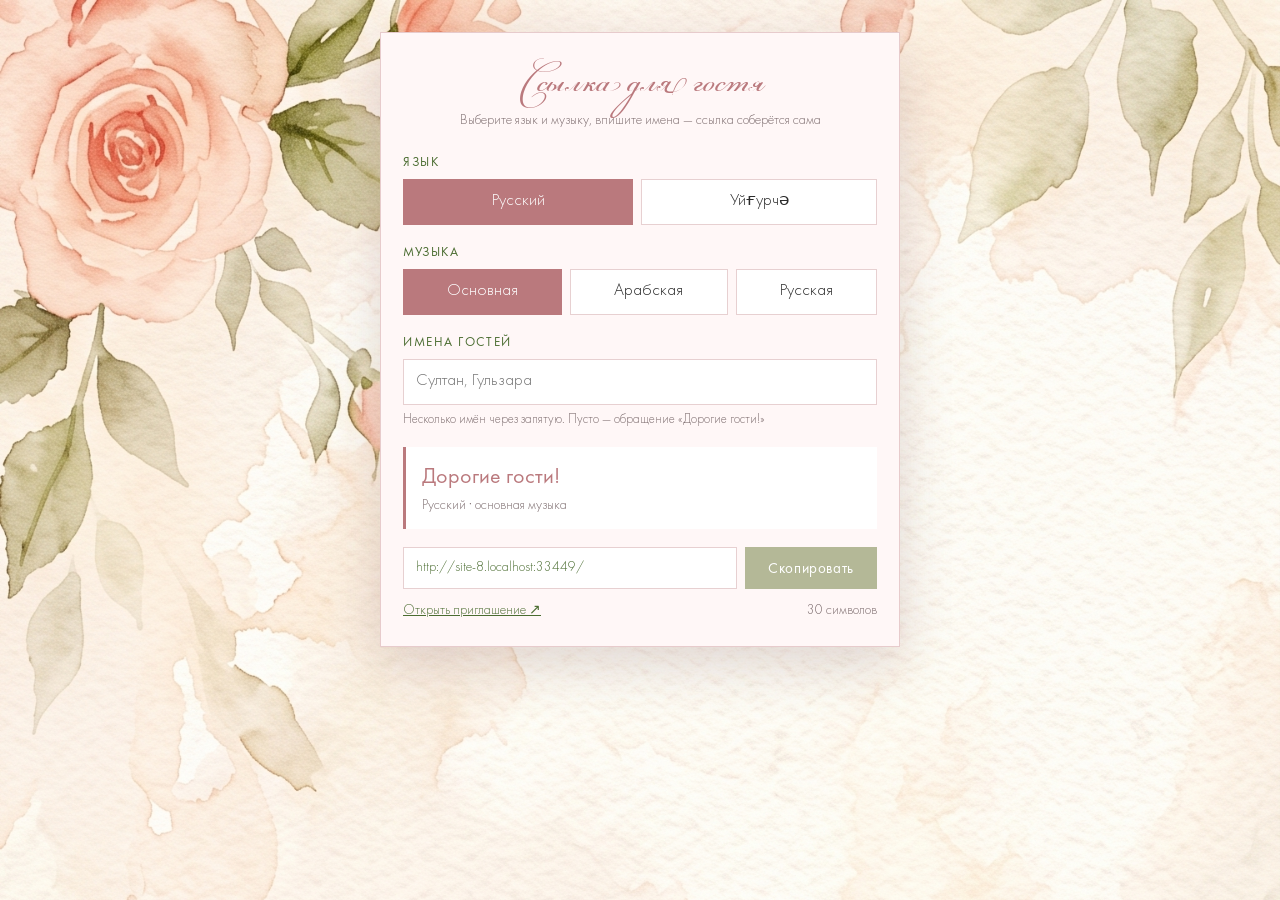
==== generate.html @ f821c66a "Add guest link generator page" ====
<!DOCTYPE html>
<html lang="ru">
<head>
  <meta charset="utf-8">
  <meta name="viewport" content="width=device-width, initial-scale=1">
  <meta name="robots" content="noindex, nofollow">
  <title>Генератор ссылок — приглашение</title>
  <link rel="icon" href="images/favicon.png" type="image/png">
  <style>
    @font-face {
      font-family: "Futura Light";
      src: url("fonts/futura-light.woff") format("woff");
      font-display: swap;
    }
    @font-face {
      font-family: "Futura Book";
      src: url("fonts/futura-book.woff") format("woff");
      font-display: swap;
    }
    @font-face {
      font-family: "Champion Script";
      src: url("fonts/champion-script.woff") format("woff");
      font-display: swap;
    }

    :root {
      --font-text: "Futura Light", "Raleway", Arial, sans-serif;
      --font-bold: "Futura Book", "Raleway", Arial, sans-serif;
      --font-script: "Champion Script", cursive;
      --color-text: #2b2b2b;
      --color-muted: #7a6a6c;
      --color-rose: #ba797d;
      --color-green: #7b9b63;
      --color-green-dark: #4a6c30;
      --color-page: #e1bcbc;
      --color-card: #fff7f7;
      --color-button: #b4b897;
      --color-line: rgba(186, 121, 125, .35);
    }

    * { box-sizing: border-box; }

    html, body { margin: 0; }

    body {
      min-height: 100vh;
      padding: 32px 16px 48px;
      background: var(--color-page) url("images/background-flowers.jpg") center top / cover no-repeat fixed;
      color: var(--color-text);
      font-family: var(--font-text);
      font-size: 17px;
      line-height: 1.4;
      -webkit-font-smoothing: antialiased;
    }

    .page {
      max-width: 520px;
      margin: 0 auto;
      padding: 28px 22px 26px;
      background: var(--color-card);
      border: 1px solid var(--color-line);
      box-shadow: 0 18px 50px rgba(90, 40, 45, .18);
    }

    h1 {
      margin: 0 0 4px;
      color: var(--color-rose);
      font-family: var(--font-script);
      font-weight: 400;
      font-size: 46px;
      line-height: 1;
      text-align: center;
    }

    .lead {
      margin: 0 0 22px;
      color: var(--color-muted);
      font-size: 14px;
      text-align: center;
    }

    fieldset {
      margin: 0 0 18px;
      padding: 0;
      border: 0;
    }

    legend, .label {
      display: block;
      margin: 0 0 8px;
      padding: 0;
      color: var(--color-green-dark);
      font-family: var(--font-bold);
      font-size: 13px;
      letter-spacing: .12em;
      text-transform: uppercase;
    }

    .choices {
      display: flex;
      flex-wrap: wrap;
      gap: 8px;
    }

    .choice {
      position: relative;
      flex: 1 1 auto;
      min-width: 120px;
    }

    .choice input {
      position: absolute;
      opacity: 0;
      pointer-events: none;
    }

    .choice span {
      display: block;
      padding: 10px 12px;
      border: 1px solid var(--color-line);
      background: #fff;
      color: var(--color-text);
      text-align: center;
      cursor: pointer;
      transition: background .15s, border-color .15s, color .15s;
    }

    .choice input:checked + span {
      border-color: var(--color-rose);
      background: var(--color-rose);
      color: #fff;
    }

    .choice input:focus-visible + span {
      outline: 2px solid var(--color-green);
      outline-offset: 2px;
    }

    .input {
      display: block;
      width: 100%;
      padding: 10px 12px;
      border: 1px solid var(--color-line);
      background: #fff;
      color: var(--color-text);
      font: inherit;
    }

    .input:focus {
      outline: 2px solid var(--color-green);
      outline-offset: 0;
      border-color: var(--color-green);
    }

    .hint {
      margin: 6px 0 0;
      color: var(--color-muted);
      font-size: 13px;
    }

    .preview {
      margin: 0 0 18px;
      padding: 14px 16px;
      border-left: 3px solid var(--color-rose);
      background: #fff;
    }

    .preview__title {
      margin: 0 0 4px;
      color: var(--color-rose);
      font-family: var(--font-bold);
      font-size: 22px;
    }

    .preview__meta {
      margin: 0;
      color: var(--color-muted);
      font-size: 14px;
    }

    .result {
      display: flex;
      gap: 8px;
    }

    .result .input {
      flex: 1 1 auto;
      min-width: 0;
      font-size: 14px;
      color: var(--color-green-dark);
      word-break: break-all;
    }

    .button {
      display: inline-flex;
      align-items: center;
      justify-content: center;
      min-width: 132px;
      padding: 10px 18px;
      border: 0;
      background: var(--color-button);
      color: #fff;
      font-family: var(--font-bold);
      font-size: 15px;
      letter-spacing: .04em;
      cursor: pointer;
      transition: background .15s;
    }

    .button:hover { background: var(--color-green); }
    .button:active { background: var(--color-green-dark); }
    .button.is-done { background: var(--color-green-dark); }

    .actions {
      display: flex;
      justify-content: space-between;
      align-items: center;
      gap: 12px;
      margin-top: 12px;
      font-size: 14px;
    }

    .actions a {
      color: var(--color-green-dark);
    }

    .length {
      color: var(--color-muted);
    }

    @media (max-width: 420px) {
      .result { flex-direction: column; }
      .button { width: 100%; }
    }
  </style>
</head>
<body>

<main class="page">
  <h1>Ссылка для гостя</h1>
  <p class="lead">Выберите язык и музыку, впишите имена — ссылка соберётся сама</p>

  <form id="form" autocomplete="off">
    <fieldset>
      <legend>Язык</legend>
      <div class="choices">
        <label class="choice"><input type="radio" name="lang" value="ru" checked><span>Русский</span></label>
        <label class="choice"><input type="radio" name="lang" value="ug"><span>Уйғурчә</span></label>
      </div>
    </fieldset>

    <fieldset>
      <legend>Музыка</legend>
      <div class="choices">
        <label class="choice"><input type="radio" name="music" value="" checked><span>Основная</span></label>
        <label class="choice"><input type="radio" name="music" value="ar"><span>Арабская</span></label>
        <label class="choice"><input type="radio" name="music" value="ru"><span>Русская</span></label>
      </div>
    </fieldset>

    <fieldset>
      <label class="label" for="names">Имена гостей</label>
      <input class="input" id="names" type="text" placeholder="Султан, Гульзара" inputmode="text">
      <p class="hint">Несколько имён через запятую. Пусто — обращение «Дорогие гости!»</p>
    </fieldset>
  </form>

  <div class="preview">
    <p class="preview__title" id="previewTitle">Дорогие гости!</p>
    <p class="preview__meta" id="previewMeta">Русский · основная музыка</p>
  </div>

  <div class="result">
    <input class="input" id="link" type="text" readonly>
    <button class="button" id="copy" type="button">Скопировать</button>
  </div>

  <div class="actions">
    <a id="open" href="index.html" target="_blank" rel="noopener">Открыть приглашение ↗</a>
    <span class="length" id="length"></span>
  </div>
</main>

<script>
  // Словарь обращений повторяет js/i18n.js, а логика — js/personalize.js
  const T = {
    ru: { title: 'Дорогие гости!', dear: 'Дорогие', dearHe: 'Дорогой', dearShe: 'Дорогая', and: 'и', langName: 'Русский' },
    ug: { title: 'Қәдирлик меһманлар!', dear: 'Қәдирлик', dearHe: 'Қәдирлик', dearShe: 'Қәдирлик', and: 'вә', langName: 'Уйгурский' },
  };
  const MUSIC_NAME = { '': 'основная музыка', ar: 'арабская музыка', ru: 'русская музыка' };

  // Адрес приглашения — та же папка, где лежит генератор
  const BASE = location.href.replace(/[^/]*$/, '');

  const form = document.getElementById('form');
  const namesInput = document.getElementById('names');
  const linkInput = document.getElementById('link');
  const copyButton = document.getElementById('copy');
  const openLink = document.getElementById('open');
  const previewTitle = document.getElementById('previewTitle');
  const previewMeta = document.getElementById('previewMeta');
  const lengthLabel = document.getElementById('length');

  const parseNames = (raw) => raw
    .split(/\s*[,;|\n]\s*|\s+и\s+|\s+вә\s+/)
    .map((name) => name.replace(/[&=#?+%\/\\"'«»]/g, '').trim())
    .filter(Boolean);

  const greeting = (names, lang) => {
    const d = T[lang];
    if (!names.length) return d.title;
    const joined = names.join(` ${d.and} `);
    if (names.length > 1) return `${d.dear} ${joined}!`;
    const feminine = /[ая]$/i.test(names[0]);
    return `${feminine ? d.dearShe : d.dearHe} ${joined}!`;
  };

  // Ссылка собирается без encodeURIComponent: кириллица остаётся читаемой, процентов нет.
  // Имена передаются «голыми» ключами (?Султан&Гульзара) — так короче, personalize.js это понимает.
  const buildLink = ({ lang, music, names }) => {
    const parts = [];
    if (lang !== 'ru') parts.push(`lang=${lang}`);
    if (music) parts.push(`music=${music}`);
    parts.push(...names.map((name) => name.replace(/\s+/g, '+')));
    return parts.length ? `${BASE}?${parts.join('&')}` : BASE;
  };

  const state = () => ({
    lang: form.lang.value,
    music: form.music.value,
    names: parseNames(namesInput.value),
  });

  const render = () => {
    const s = state();
    const link = buildLink(s);
    linkInput.value = link;
    openLink.href = link;
    previewTitle.textContent = greeting(s.names, s.lang);
    previewMeta.textContent = `${T[s.lang].langName} · ${MUSIC_NAME[s.music]}`;
    lengthLabel.textContent = `${link.length} символов`;
    copyButton.classList.remove('is-done');
    copyButton.textContent = 'Скопировать';
  };

  const copy = async () => {
    const text = linkInput.value;
    try {
      await navigator.clipboard.writeText(text);
    } catch {
      linkInput.focus();
      linkInput.select();
      document.execCommand('copy');
    }
    copyButton.classList.add('is-done');
    copyButton.textContent = 'Скопировано ✓';
    setTimeout(() => {
      copyButton.classList.remove('is-done');
      copyButton.textContent = 'Скопировать';
    }, 2000);
  };

  form.addEventListener('input', render);
  form.addEventListener('submit', (e) => { e.preventDefault(); copy(); });
  copyButton.addEventListener('click', copy);
  linkInput.addEventListener('focus', () => linkInput.select());

  render();
</script>

</body>
</html>
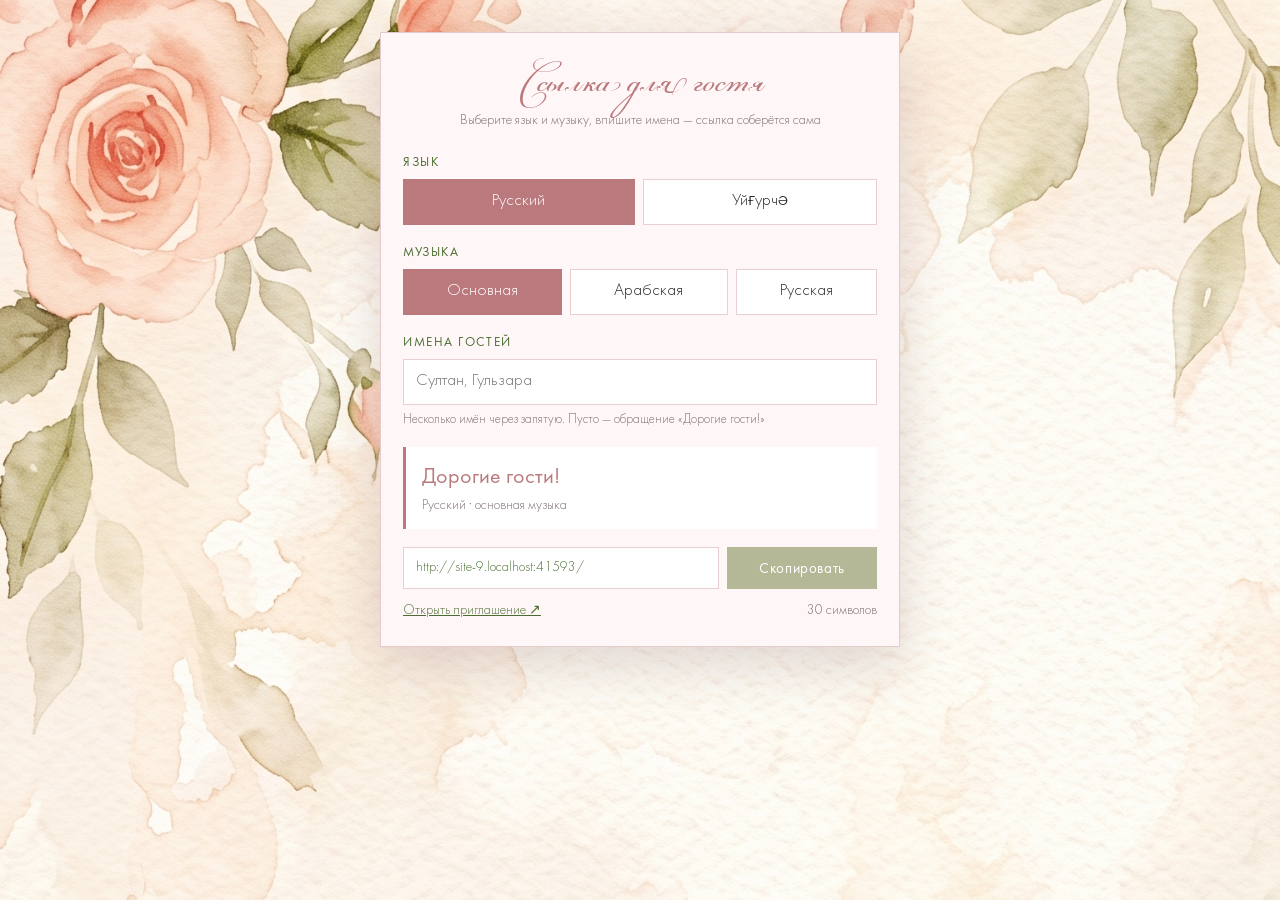
==== commit 9c75829a: "Link generator: Raleway for Uyghur glyphs, no-wrap copy button" ====
--- a/generate.html
+++ b/generate.html
@@ -21,6 +21,21 @@
       font-family: "Champion Script";
       src: url("fonts/champion-script.woff") format("woff");
       font-display: swap;
+    }
+    /* Raleway — для уйгурских букв (ғ, ә, қ…), которых нет в Futura */
+    @font-face {
+      font-family: "Raleway";
+      src: url("fonts/raleway-cyrillic-ext.woff2") format("woff2");
+      font-weight: 300 600;
+      font-display: swap;
+      unicode-range: U+0460-052F, U+1C80-1C8A, U+20B4, U+2DE0-2DFF, U+A640-A69F, U+FE2E-FE2F;
+    }
+    @font-face {
+      font-family: "Raleway";
+      src: url("fonts/raleway-cyrillic.woff2") format("woff2");
+      font-weight: 300 600;
+      font-display: swap;
+      unicode-range: U+0301, U+0400-045F, U+0490-0491, U+04B0-04B1, U+2116;
     }
 
     :root {
@@ -195,8 +210,9 @@
       display: inline-flex;
       align-items: center;
       justify-content: center;
-      min-width: 132px;
+      min-width: 150px;
       padding: 10px 18px;
+      white-space: nowrap;
       border: 0;
       background: var(--color-button);
       color: #fff;
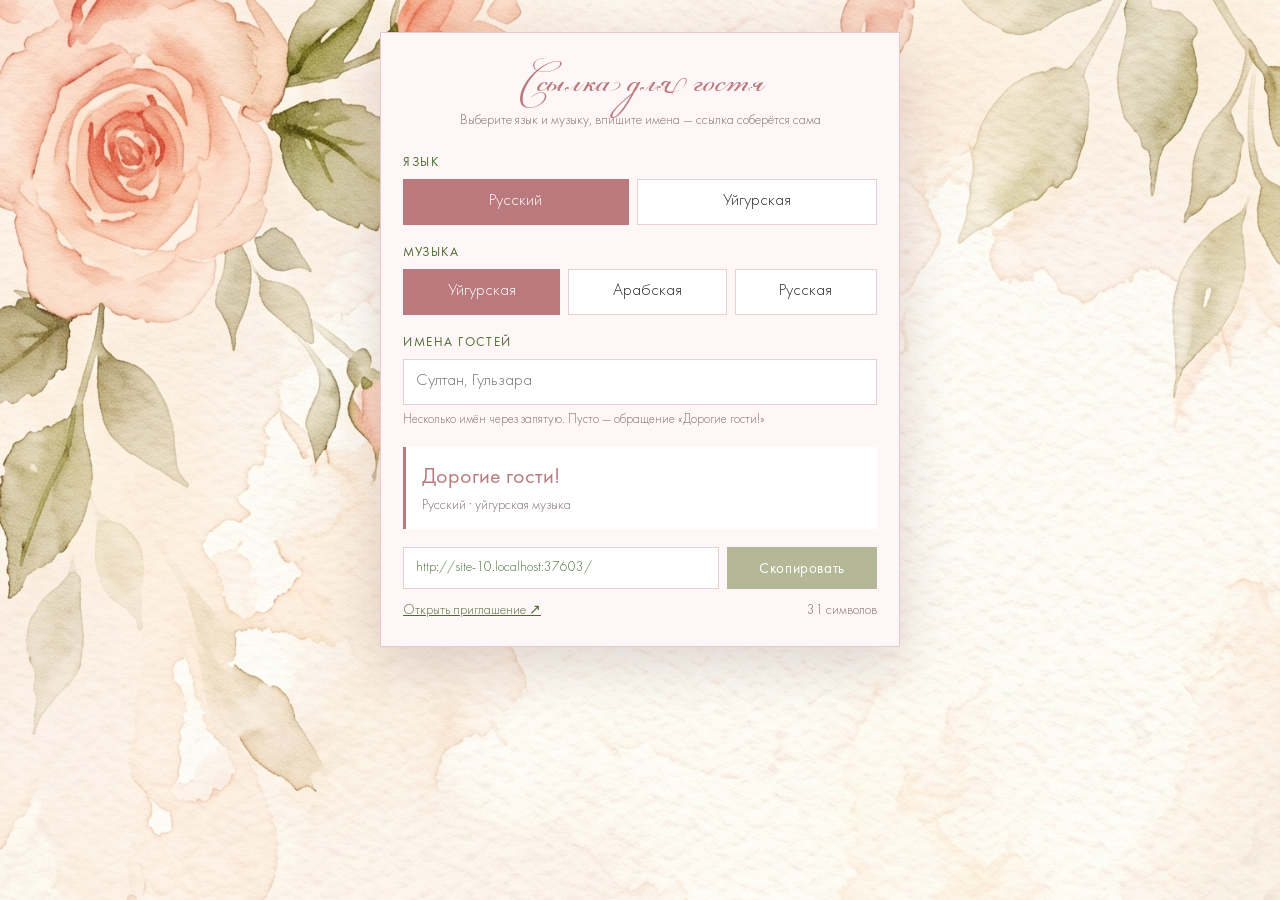
==== commit a685205d: "Link generator: rename language and default music labels" ====
--- a/generate.html
+++ b/generate.html
@@ -261,14 +261,14 @@
       <legend>Язык</legend>
       <div class="choices">
         <label class="choice"><input type="radio" name="lang" value="ru" checked><span>Русский</span></label>
-        <label class="choice"><input type="radio" name="lang" value="ug"><span>Уйғурчә</span></label>
+        <label class="choice"><input type="radio" name="lang" value="ug"><span>Уйгурская</span></label>
       </div>
     </fieldset>
 
     <fieldset>
       <legend>Музыка</legend>
       <div class="choices">
-        <label class="choice"><input type="radio" name="music" value="" checked><span>Основная</span></label>
+        <label class="choice"><input type="radio" name="music" value="" checked><span>Уйгурская</span></label>
         <label class="choice"><input type="radio" name="music" value="ar"><span>Арабская</span></label>
         <label class="choice"><input type="radio" name="music" value="ru"><span>Русская</span></label>
       </div>
@@ -303,7 +303,7 @@
     ru: { title: 'Дорогие гости!', dear: 'Дорогие', dearHe: 'Дорогой', dearShe: 'Дорогая', and: 'и', langName: 'Русский' },
     ug: { title: 'Қәдирлик меһманлар!', dear: 'Қәдирлик', dearHe: 'Қәдирлик', dearShe: 'Қәдирлик', and: 'вә', langName: 'Уйгурский' },
   };
-  const MUSIC_NAME = { '': 'основная музыка', ar: 'арабская музыка', ru: 'русская музыка' };
+  const MUSIC_NAME = { '': 'уйгурская музыка', ar: 'арабская музыка', ru: 'русская музыка' };
 
   // Адрес приглашения — та же папка, где лежит генератор
   const BASE = location.href.replace(/[^/]*$/, '');
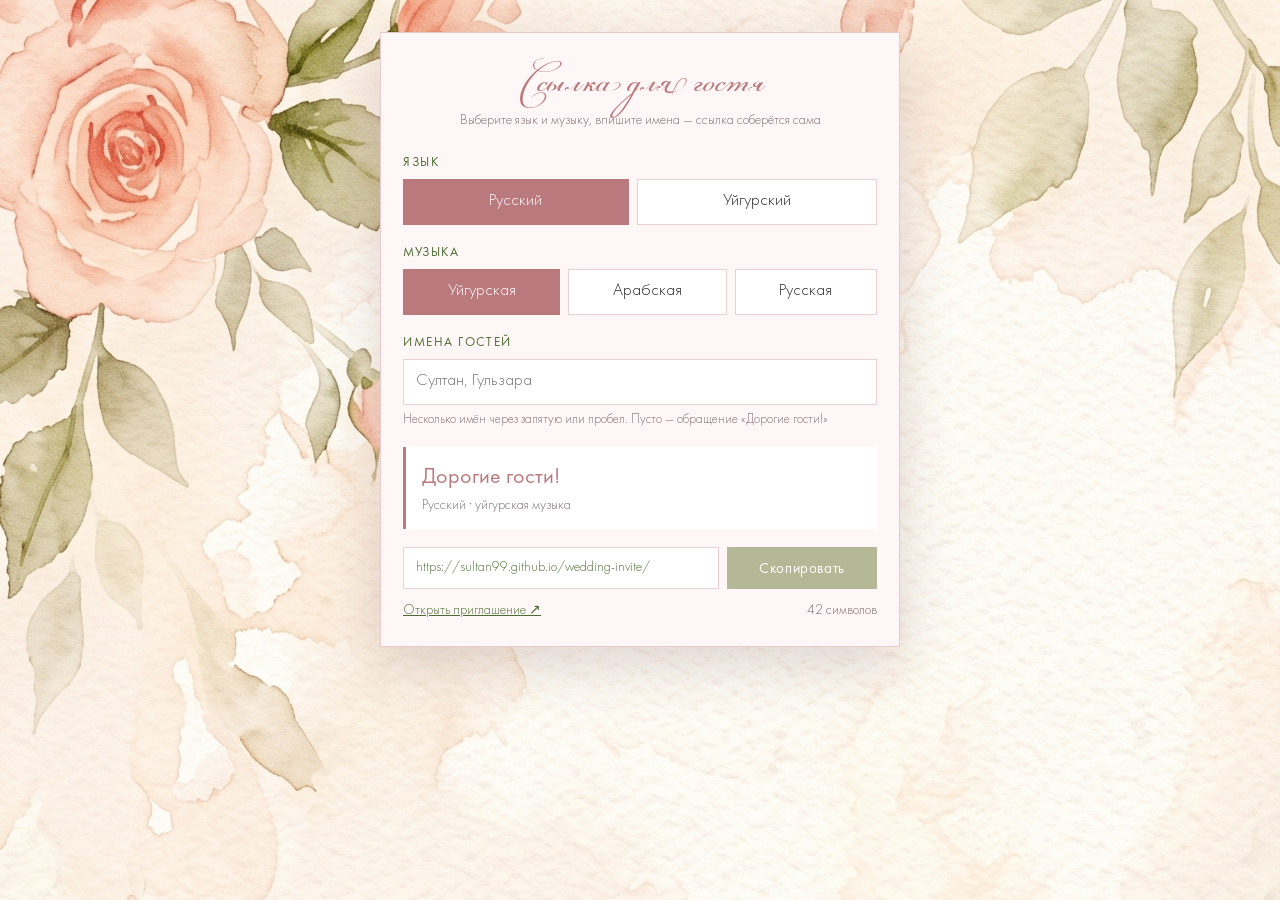
==== commit 4665a918: "Link generator: fixed GitHub Pages base URL, split names on spaces, label fixes" ====
--- a/generate.html
+++ b/generate.html
@@ -261,7 +261,7 @@
       <legend>Язык</legend>
       <div class="choices">
         <label class="choice"><input type="radio" name="lang" value="ru" checked><span>Русский</span></label>
-        <label class="choice"><input type="radio" name="lang" value="ug"><span>Уйгурская</span></label>
+        <label class="choice"><input type="radio" name="lang" value="ug"><span>Уйгурский</span></label>
       </div>
     </fieldset>
 
@@ -277,7 +277,7 @@
     <fieldset>
       <label class="label" for="names">Имена гостей</label>
       <input class="input" id="names" type="text" placeholder="Султан, Гульзара" inputmode="text">
-      <p class="hint">Несколько имён через запятую. Пусто — обращение «Дорогие гости!»</p>
+      <p class="hint">Несколько имён через запятую или пробел. Пусто — обращение «Дорогие гости!»</p>
     </fieldset>
   </form>
 
@@ -305,8 +305,8 @@
   };
   const MUSIC_NAME = { '': 'уйгурская музыка', ar: 'арабская музыка', ru: 'русская музыка' };
 
-  // Адрес приглашения — та же папка, где лежит генератор
-  const BASE = location.href.replace(/[^/]*$/, '');
+  // Адрес опубликованного приглашения на GitHub Pages (генератор можно открывать и локально)
+  const BASE = 'https://sultan99.github.io/wedding-invite/';
 
   const form = document.getElementById('form');
   const namesInput = document.getElementById('names');
@@ -318,7 +318,7 @@
   const lengthLabel = document.getElementById('length');
 
   const parseNames = (raw) => raw
-    .split(/\s*[,;|\n]\s*|\s+и\s+|\s+вә\s+/)
+    .split(/\s*[,;|\n]\s*|\s+и\s+|\s+вә\s+|\s+/)
     .map((name) => name.replace(/[&=#?+%\/\\"'«»]/g, '').trim())
     .filter(Boolean);
 
@@ -337,7 +337,7 @@
     const parts = [];
     if (lang !== 'ru') parts.push(`lang=${lang}`);
     if (music) parts.push(`music=${music}`);
-    parts.push(...names.map((name) => name.replace(/\s+/g, '+')));
+    parts.push(...names);
     return parts.length ? `${BASE}?${parts.join('&')}` : BASE;
   };
 
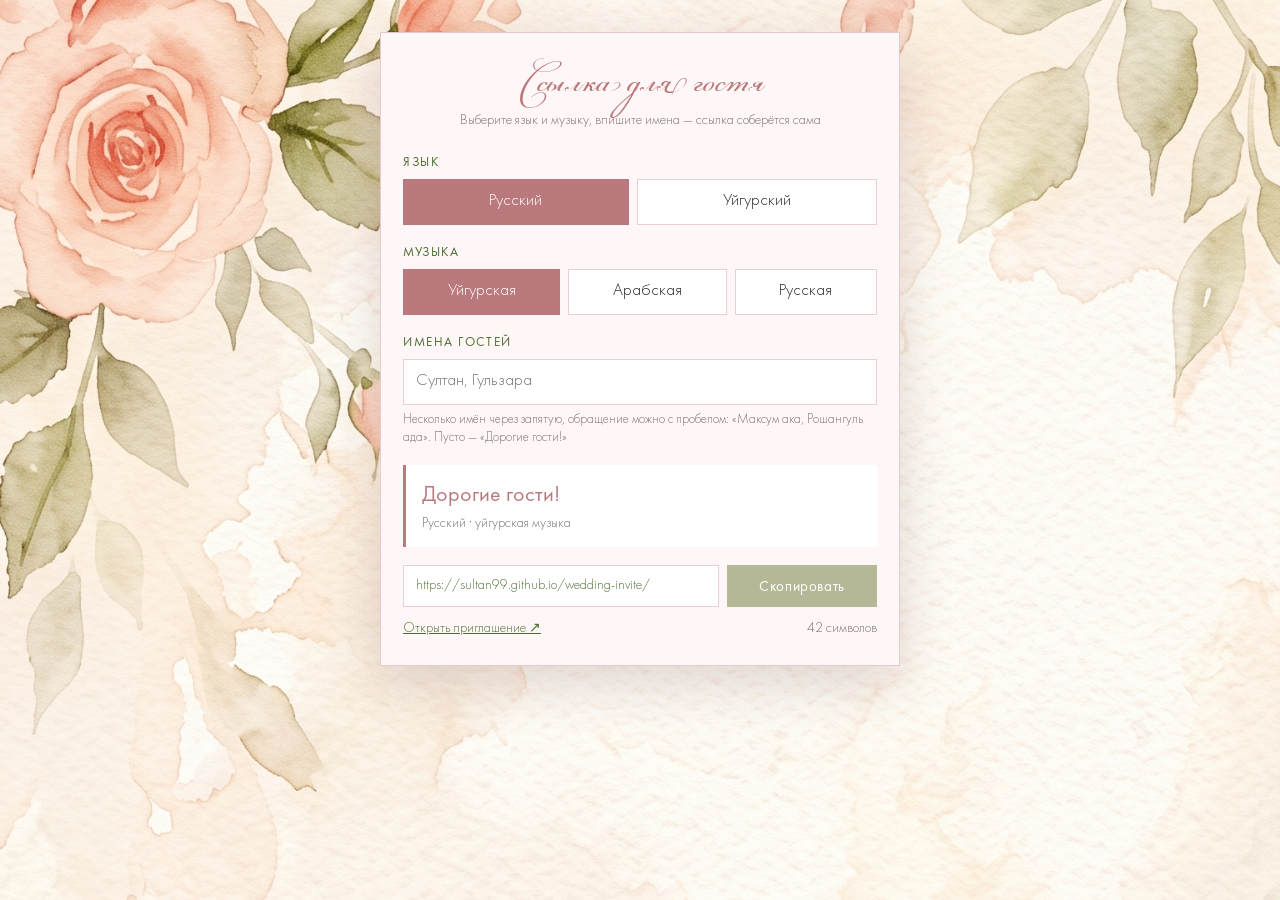
==== commit 8a6351bc: "Keep spaces inside guest names (encoded as +), gender by first word" ====
--- a/generate.html
+++ b/generate.html
@@ -277,7 +277,7 @@
     <fieldset>
       <label class="label" for="names">Имена гостей</label>
       <input class="input" id="names" type="text" placeholder="Султан, Гульзара" inputmode="text">
-      <p class="hint">Несколько имён через запятую или пробел. Пусто — обращение «Дорогие гости!»</p>
+      <p class="hint">Несколько имён через запятую, обращение можно с пробелом: «Максум ака, Рошангуль ада». Пусто — «Дорогие гости!»</p>
     </fieldset>
   </form>
 
@@ -318,7 +318,7 @@
   const lengthLabel = document.getElementById('length');
 
   const parseNames = (raw) => raw
-    .split(/\s*[,;|\n]\s*|\s+и\s+|\s+вә\s+|\s+/)
+    .split(/\s*[,;|\n]\s*|\s+и\s+|\s+вә\s+/)
     .map((name) => name.replace(/[&=#?+%\/\\"'«»]/g, '').trim())
     .filter(Boolean);
 
@@ -327,7 +327,7 @@
     if (!names.length) return d.title;
     const joined = names.join(` ${d.and} `);
     if (names.length > 1) return `${d.dear} ${joined}!`;
-    const feminine = /[ая]$/i.test(names[0]);
+    const feminine = /[ая]$|гу[лү]ь?$/i.test(names[0].split(/\s+/)[0]); // род по первому слову: «Максум ака» — он
     return `${feminine ? d.dearShe : d.dearHe} ${joined}!`;
   };
 
@@ -337,7 +337,7 @@
     const parts = [];
     if (lang !== 'ru') parts.push(`lang=${lang}`);
     if (music) parts.push(`music=${music}`);
-    parts.push(...names);
+    parts.push(...names.map((name) => name.replace(/\s+/g, '+'))); // пробел → «+», без %
     return parts.length ? `${BASE}?${parts.join('&')}` : BASE;
   };
 
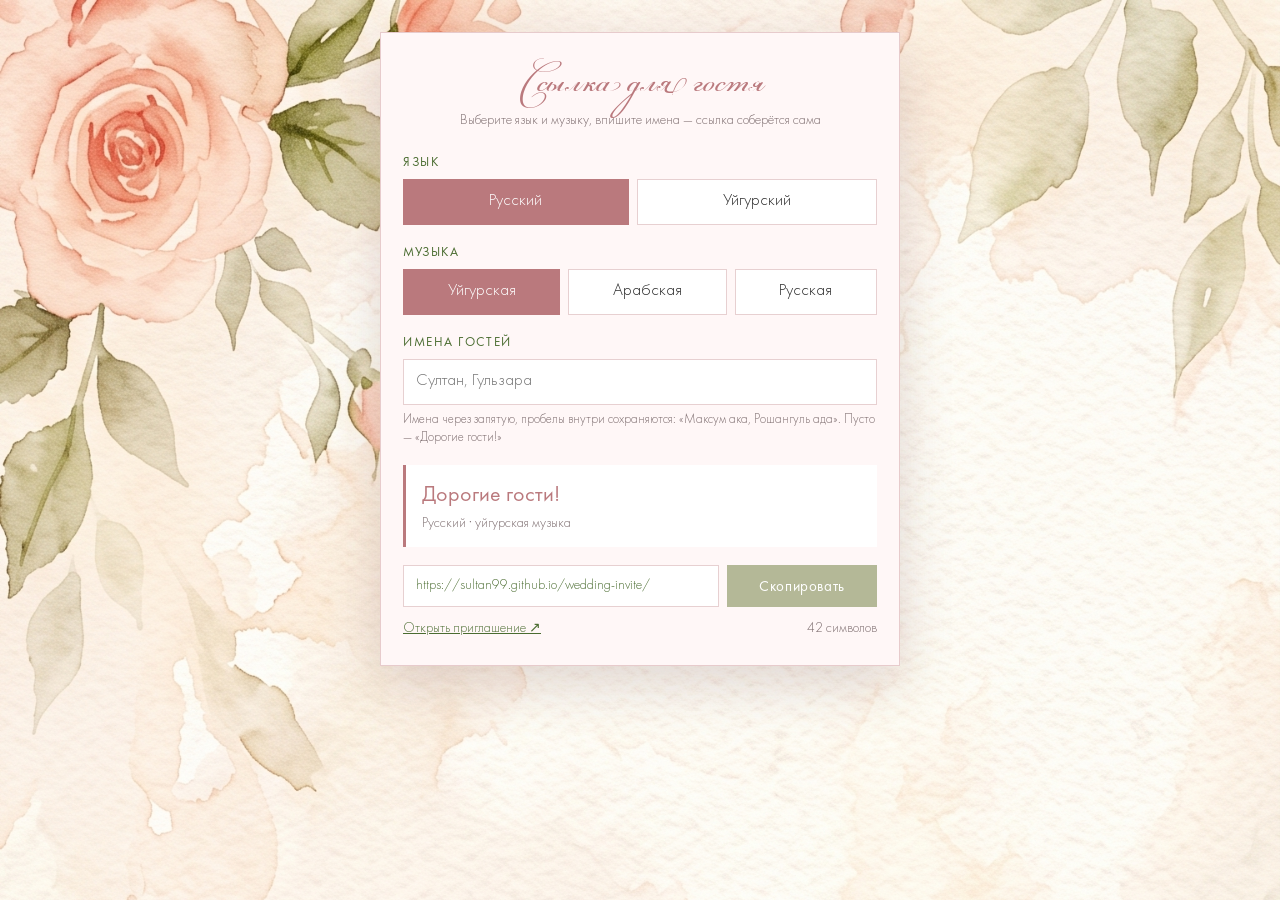
==== commit 14bc9014: "Guest names: comma is the only separator, spaces preserved" ====
--- a/generate.html
+++ b/generate.html
@@ -277,7 +277,7 @@
     <fieldset>
       <label class="label" for="names">Имена гостей</label>
       <input class="input" id="names" type="text" placeholder="Султан, Гульзара" inputmode="text">
-      <p class="hint">Несколько имён через запятую, обращение можно с пробелом: «Максум ака, Рошангуль ада». Пусто — «Дорогие гости!»</p>
+      <p class="hint">Имена через запятую, пробелы внутри сохраняются: «Максум ака, Рошангуль ада». Пусто — «Дорогие гости!»</p>
     </fieldset>
   </form>
 
@@ -318,7 +318,7 @@
   const lengthLabel = document.getElementById('length');
 
   const parseNames = (raw) => raw
-    .split(/\s*[,;|\n]\s*|\s+и\s+|\s+вә\s+/)
+    .split(',') // разделитель только запятая, пробелы внутри имени сохраняются
     .map((name) => name.replace(/[&=#?+%\/\\"'«»]/g, '').trim())
     .filter(Boolean);
 
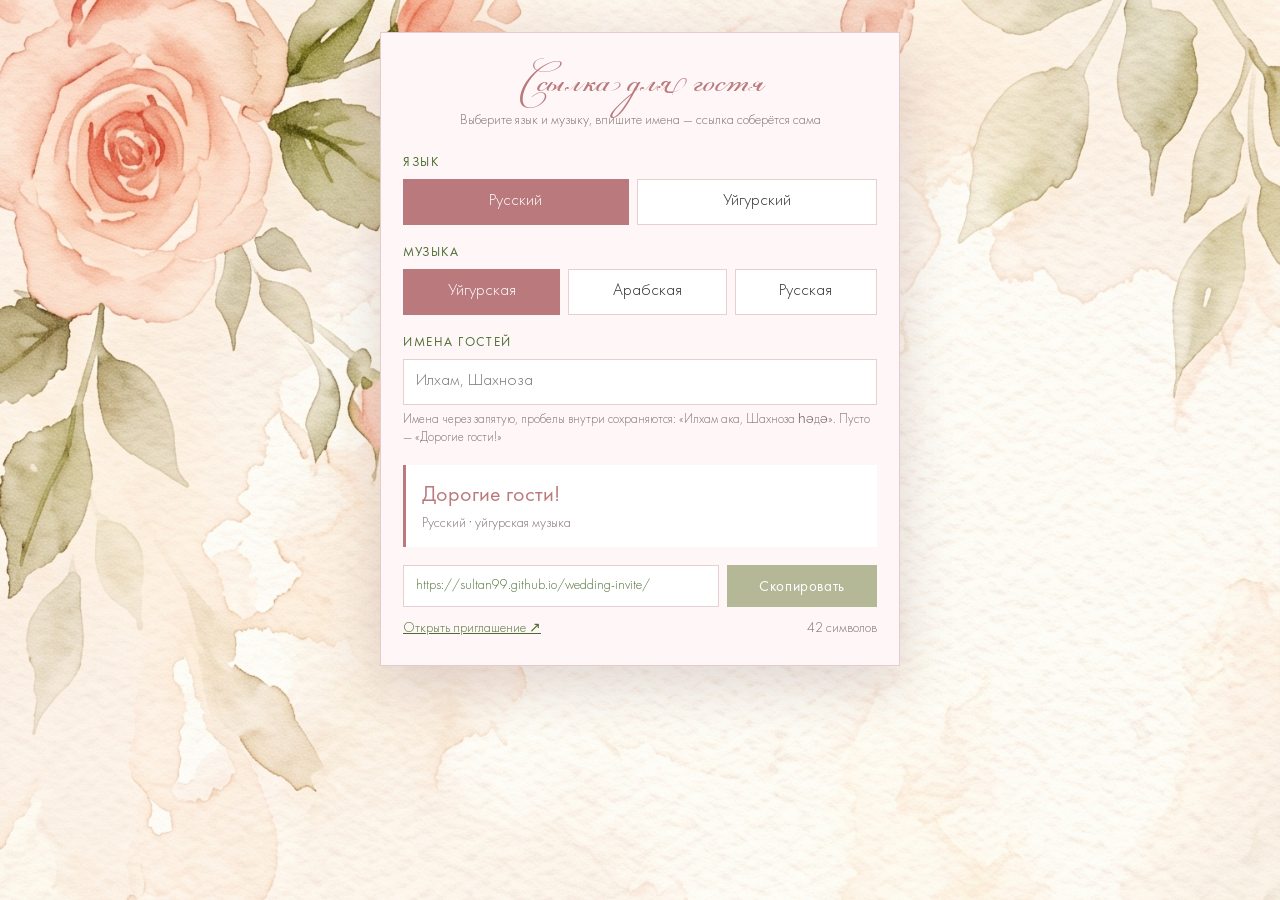
==== commit 4f15286d: "Gender choice for single-name greeting (&m/&f), auto plural for comma-separated names" ====
--- a/generate.html
+++ b/generate.html
@@ -276,8 +276,17 @@
 
     <fieldset>
       <label class="label" for="names">Имена гостей</label>
-      <input class="input" id="names" type="text" placeholder="Султан, Гульзара" inputmode="text">
-      <p class="hint">Имена через запятую, пробелы внутри сохраняются: «Максум ака, Рошангуль ада». Пусто — «Дорогие гости!»</p>
+      <input class="input" id="names" type="text" placeholder="Илхам, Шахноза" inputmode="text">
+      <p class="hint">Имена через запятую, пробелы внутри сохраняются: «Илхам ака, Шахноза һәдә». Пусто — «Дорогие гости!»</p>
+    </fieldset>
+
+    <fieldset id="genderBlock" hidden>
+      <legend>Обращение</legend>
+      <div class="choices">
+        <label class="choice"><input type="radio" name="gender" value="m"><span id="optHe"></span></label>
+        <label class="choice"><input type="radio" name="gender" value="f"><span id="optShe"></span></label>
+      </div>
+      <p class="hint">Для одного имени род выбирается здесь. Несколько имён через запятую — всегда «Дорогие».</p>
     </fieldset>
   </form>
 
@@ -316,43 +325,63 @@
   const previewTitle = document.getElementById('previewTitle');
   const previewMeta = document.getElementById('previewMeta');
   const lengthLabel = document.getElementById('length');
+  const genderBlock = document.getElementById('genderBlock');
+  const optHe = document.getElementById('optHe');
+  const optShe = document.getElementById('optShe');
+
+  // Автоопределение рода по первому слову: «Шахноза» — она, «Максум ака» — он
+  const guessFeminine = (name) => /[ая]$|гу[лү]ь?$/i.test(name.split(/\s+/)[0]);
+  let lastSingleName = null; // при смене имени переключатель сбрасывается на автоопределение
 
   const parseNames = (raw) => raw
     .split(',') // разделитель только запятая, пробелы внутри имени сохраняются
     .map((name) => name.replace(/[&=#?+%\/\\"'«»]/g, '').trim())
     .filter(Boolean);
 
-  const greeting = (names, lang) => {
+  const greeting = (names, lang, gender) => {
     const d = T[lang];
     if (!names.length) return d.title;
     const joined = names.join(` ${d.and} `);
     if (names.length > 1) return `${d.dear} ${joined}!`;
-    const feminine = /[ая]$|гу[лү]ь?$/i.test(names[0].split(/\s+/)[0]); // род по первому слову: «Максум ака» — он
-    return `${feminine ? d.dearShe : d.dearHe} ${joined}!`;
+    return `${gender === 'f' ? d.dearShe : d.dearHe} ${joined}!`;
   };
 
   // Ссылка собирается без encodeURIComponent: кириллица остаётся читаемой, процентов нет.
   // Имена передаются «голыми» ключами (?Султан&Гульзара) — так короче, personalize.js это понимает.
-  const buildLink = ({ lang, music, names }) => {
+  const buildLink = ({ lang, music, names, gender }) => {
     const parts = [];
     if (lang !== 'ru') parts.push(`lang=${lang}`);
     if (music) parts.push(`music=${music}`);
     parts.push(...names.map((name) => name.replace(/\s+/g, '+'))); // пробел → «+», без %
+    if (names.length === 1 && lang === 'ru') parts.push(gender); // &m / &f — род обращения для одного имени
     return parts.length ? `${BASE}?${parts.join('&')}` : BASE;
   };
 
-  const state = () => ({
-    lang: form.lang.value,
-    music: form.music.value,
-    names: parseNames(namesInput.value),
-  });
+  const syncGender = (names, lang) => {
+    const single = names.length === 1 && lang === 'ru';
+    genderBlock.hidden = !single;
+    if (!single) { lastSingleName = null; return 'm'; }
+    if (names[0] !== lastSingleName) { // имя изменилось — предвыбор по автоопределению
+      lastSingleName = names[0];
+      form.gender.value = guessFeminine(names[0]) ? 'f' : 'm';
+    }
+    optHe.textContent = `${T.ru.dearHe} ${names[0]}`;
+    optShe.textContent = `${T.ru.dearShe} ${names[0]}`;
+    return form.gender.value;
+  };
+
+  const state = () => {
+    const lang = form.lang.value;
+    const names = parseNames(namesInput.value);
+    return { lang, music: form.music.value, names, gender: syncGender(names, lang) };
+  };
 
   const render = () => {
     const s = state();
     const link = buildLink(s);
     linkInput.value = link;
     openLink.href = link;
-    previewTitle.textContent = greeting(s.names, s.lang);
+    previewTitle.textContent = greeting(s.names, s.lang, s.gender);
     previewMeta.textContent = `${T[s.lang].langName} · ${MUSIC_NAME[s.music]}`;
     lengthLabel.textContent = `${link.length} символов`;
     copyButton.classList.remove('is-done');
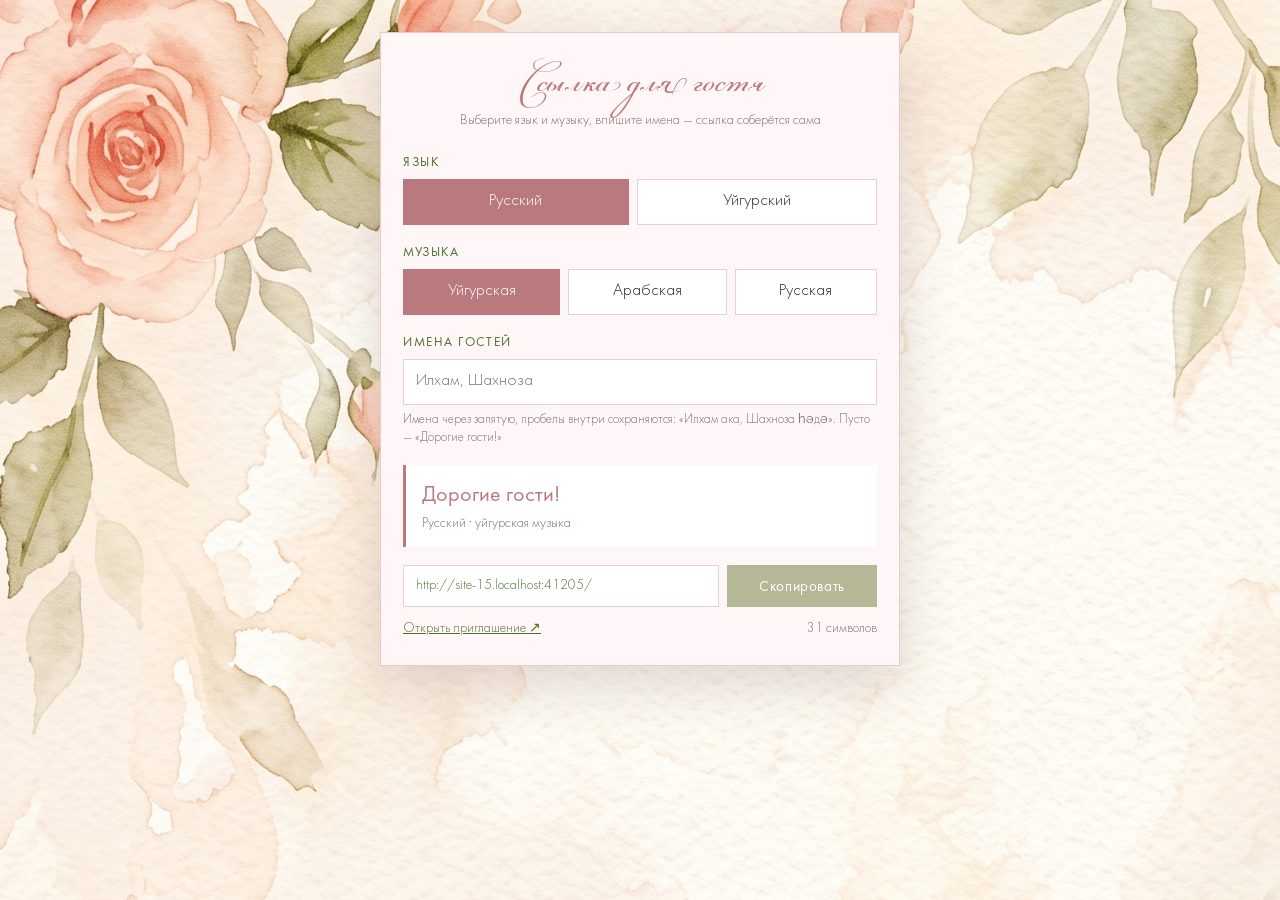
==== commit 75190171: "Program: 13:30 gathering, 14:00 start; note about prayers; OG tags and link generator for Netlify" ====
--- a/generate.html
+++ b/generate.html
@@ -314,8 +314,8 @@
   };
   const MUSIC_NAME = { '': 'уйгурская музыка', ar: 'арабская музыка', ru: 'русская музыка' };
 
-  // Адрес опубликованного приглашения на GitHub Pages (генератор можно открывать и локально)
-  const BASE = 'https://sultan99.github.io/wedding-invite/';
+  // Адрес приглашения — папка, из которой открыт генератор: работает и на GitHub Pages, и на Netlify
+  const BASE = location.href.replace(/[^/]*$/, '');
 
   const form = document.getElementById('form');
   const namesInput = document.getElementById('names');
